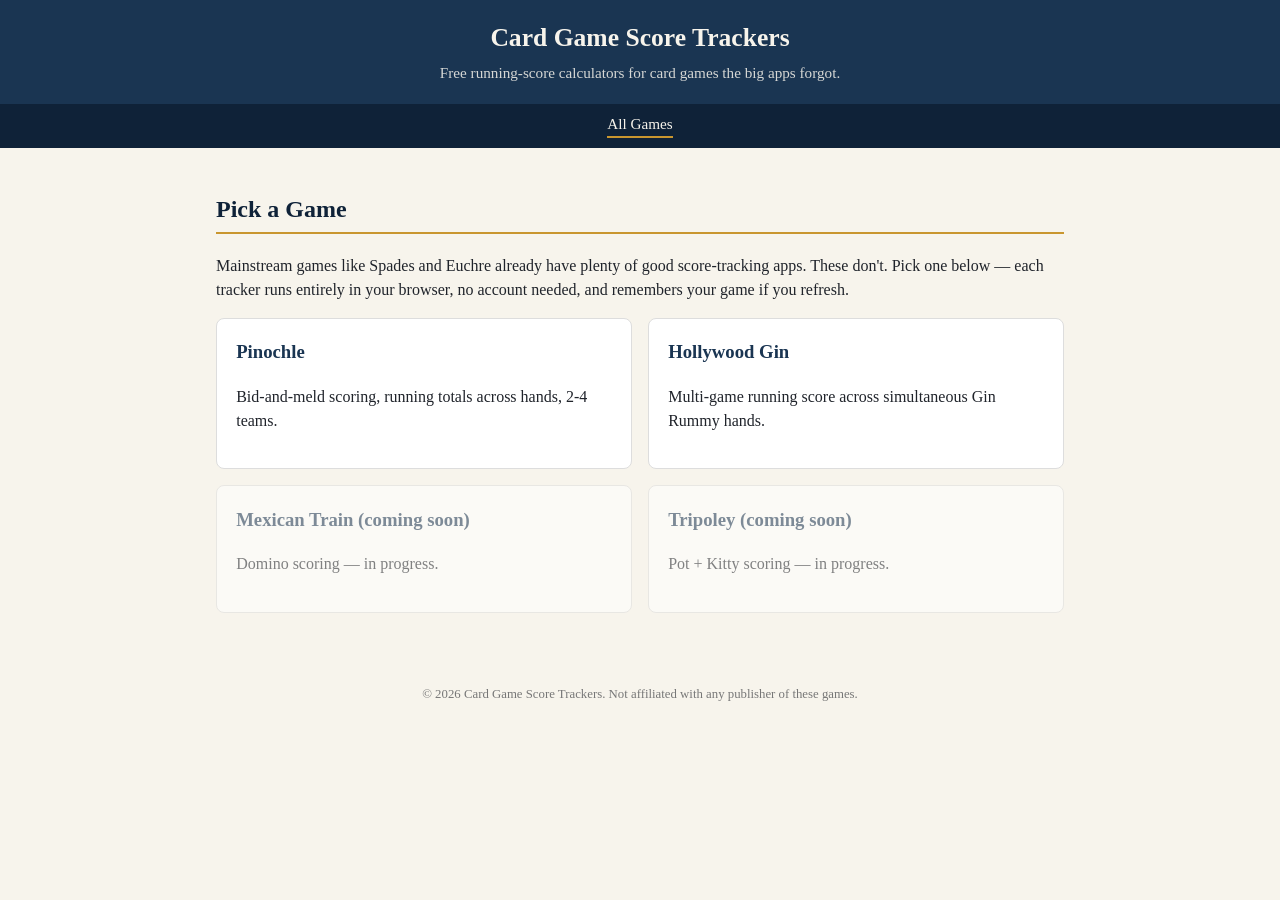
==== index.html @ ed83ee45 "Initial commit: Card Game Score Trackers (Pinochle, Hollywood Gin)" ====
<!doctype html>
<html lang="en">
<head>
<meta charset="utf-8">
<meta name="viewport" content="width=device-width, initial-scale=1">
<title>Card Game Score Trackers — Free Online Scorers for Pinochle, Hollywood Gin &amp; More</title>
<meta name="description" content="Free online score trackers for card games that don't get a good app: Pinochle, Hollywood Gin, and more underserved classics. No account, runs in your browser.">
<meta property="og:type" content="website">
<meta property="og:url" content="https://tonatihuai2026.github.io/card-game-scorer-network/">
<meta property="og:title" content="Card Game Score Trackers — Pinochle, Hollywood Gin &amp; More">
<meta property="og:description" content="Free online score trackers for card games that don't get a good app: Pinochle, Hollywood Gin, and more underserved classics.">
<meta name="twitter:card" content="summary">
<meta name="google-adsense-account" content="ca-pub-8781477226668093">
<script async src="https://pagead2.googlesyndication.com/pagead/js/adsbygoogle.js?client=ca-pub-8781477226668093" crossorigin="anonymous"></script>
<link rel="stylesheet" href="styles.css">
</head>
<body>
<header>
  <h1>Card Game Score Trackers</h1>
  <p>Free running-score calculators for card games the big apps forgot.</p>
</header>
<nav>
  <a href="index.html" class="active">All Games</a>
</nav>
<main>
  <h2>Pick a Game</h2>
  <p>Mainstream games like Spades and Euchre already have plenty of good score-tracking
  apps. These don't. Pick one below — each tracker runs entirely in your browser, no
  account needed, and remembers your game if you refresh.</p>

  <div class="game-grid">
    <a class="game-card" href="pinochle.html">
      <h3>Pinochle</h3>
      <p>Bid-and-meld scoring, running totals across hands, 2-4 teams.</p>
    </a>
    <a class="game-card" href="hollywood-gin.html">
      <h3>Hollywood Gin</h3>
      <p>Multi-game running score across simultaneous Gin Rummy hands.</p>
    </a>
    <div class="game-card coming-soon">
      <h3>Mexican Train (coming soon)</h3>
      <p>Domino scoring — in progress.</p>
    </div>
    <div class="game-card coming-soon">
      <h3>Tripoley (coming soon)</h3>
      <p>Pot + Kitty scoring — in progress.</p>
    </div>
  </div>
</main>
<footer>
  &copy; 2026 Card Game Score Trackers. Not affiliated with any publisher of these games.
</footer>
</body>
</html>
---- styles.css ----
:root {
  --navy: #1a3552;
  --navy-dark: #0f2238;
  --cream: #f7f4ec;
  --gold: #c9962f;
  --ink: #20242b;
}

* { box-sizing: border-box; }

body {
  margin: 0;
  font-family: Georgia, "Times New Roman", serif;
  background: var(--cream);
  color: var(--ink);
  line-height: 1.5;
}

header {
  background: var(--navy);
  color: var(--cream);
  padding: 1.2rem 1rem;
  text-align: center;
}

header h1 { margin: 0 0 .25rem; font-size: 1.6rem; }
header p { margin: 0; font-size: .95rem; opacity: .85; }

nav {
  display: flex;
  justify-content: center;
  flex-wrap: wrap;
  gap: 1.2rem;
  background: var(--navy-dark);
  padding: .6rem 1rem;
}

nav a { color: var(--cream); text-decoration: none; font-size: .95rem; border-bottom: 2px solid transparent; }
nav a:hover, nav a.active { border-bottom-color: var(--gold); }

main { max-width: 880px; margin: 0 auto; padding: 1.5rem 1rem 3rem; }

h2 { color: var(--navy-dark); border-bottom: 2px solid var(--gold); padding-bottom: .3rem; }

.teams { display: grid; grid-template-columns: 1fr 1fr; gap: 1rem; margin-bottom: 1.5rem; }
@media (max-width: 600px) { .teams { grid-template-columns: 1fr; } }

.team { background: #fff; border: 1px solid #ddd; border-radius: 8px; padding: 1rem; }
.team h3 { margin-top: 0; color: var(--navy); }

.team input[type="text"] {
  font-size: 1.1rem; font-weight: bold; border: none; border-bottom: 1px solid #ccc;
  background: transparent; width: 100%; margin-bottom: .75rem; font-family: inherit; color: var(--ink);
}

.round-row { display: flex; justify-content: space-between; align-items: center; margin-bottom: .5rem; }
.round-row label { flex: 1; font-size: .92rem; }
.round-row input[type="number"] { width: 5.5rem; padding: .3rem; border: 1px solid #ccc; border-radius: 4px; font-family: inherit; }

.score-total {
  margin-top: 1rem; padding-top: .75rem; border-top: 2px solid var(--gold);
  font-size: 1.3rem; font-weight: bold; text-align: right; color: var(--navy-dark);
}

.round-controls { display: flex; justify-content: center; gap: 1rem; margin: 1.5rem 0; flex-wrap: wrap; }

button {
  font-family: inherit; font-size: 1rem; padding: .6rem 1.2rem; border-radius: 6px;
  border: 1px solid var(--navy); background: var(--navy); color: var(--cream); cursor: pointer;
}
button.secondary { background: transparent; color: var(--navy); }
button:hover { opacity: .9; }

table.history { width: 100%; border-collapse: collapse; margin-top: 1rem; background: #fff; }
table.history th, table.history td { border: 1px solid #ddd; padding: .5rem; text-align: center; }
table.history th { background: var(--navy); color: var(--cream); }

.grand-totals { display: flex; justify-content: space-around; margin-top: 1rem; font-size: 1.4rem; font-weight: bold; flex-wrap: wrap; }

.variant-card {
  background: #fff; border: 1px solid #ddd; border-left: 4px solid var(--gold);
  border-radius: 4px; padding: .8rem 1rem; margin-bottom: 1rem;
}

.game-grid { display: grid; grid-template-columns: 1fr 1fr; gap: 1rem; margin-top: 1rem; }
@media (max-width: 600px) { .game-grid { grid-template-columns: 1fr; } }
.game-card {
  background: #fff; border: 1px solid #ddd; border-radius: 8px; padding: 1.2rem; text-decoration: none; color: var(--ink);
}
.game-card h3 { margin-top: 0; color: var(--navy); }
.game-card:hover { border-color: var(--gold); }
.game-card.coming-soon { opacity: .55; pointer-events: none; }

footer { text-align: center; font-size: .8rem; color: #777; padding: 1.5rem 1rem; }

@media print {
  header, nav, .round-controls, footer, .no-print { display: none !important; }
  body { background: #fff; }
}
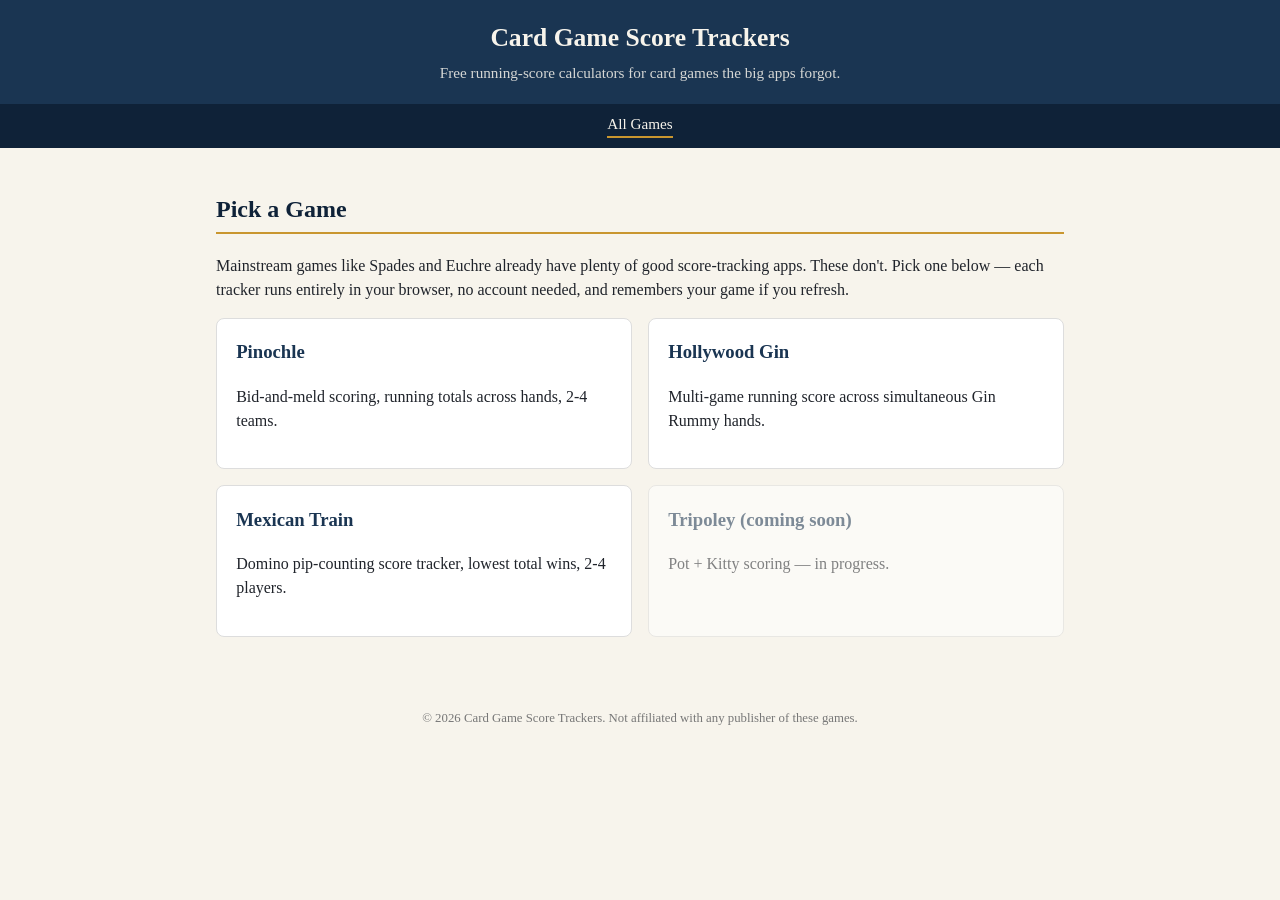
==== commit 9c8fa97e: "Add Mexican Train scorer, link from nav/index, update sitemap" ====
--- a/index.html
+++ b/index.html
@@ -37,10 +37,10 @@
       <h3>Hollywood Gin</h3>
       <p>Multi-game running score across simultaneous Gin Rummy hands.</p>
     </a>
-    <div class="game-card coming-soon">
-      <h3>Mexican Train (coming soon)</h3>
-      <p>Domino scoring — in progress.</p>
-    </div>
+    <a class="game-card" href="mexican-train.html">
+      <h3>Mexican Train</h3>
+      <p>Domino pip-counting score tracker, lowest total wins, 2-4 players.</p>
+    </a>
     <div class="game-card coming-soon">
       <h3>Tripoley (coming soon)</h3>
       <p>Pot + Kitty scoring — in progress.</p>
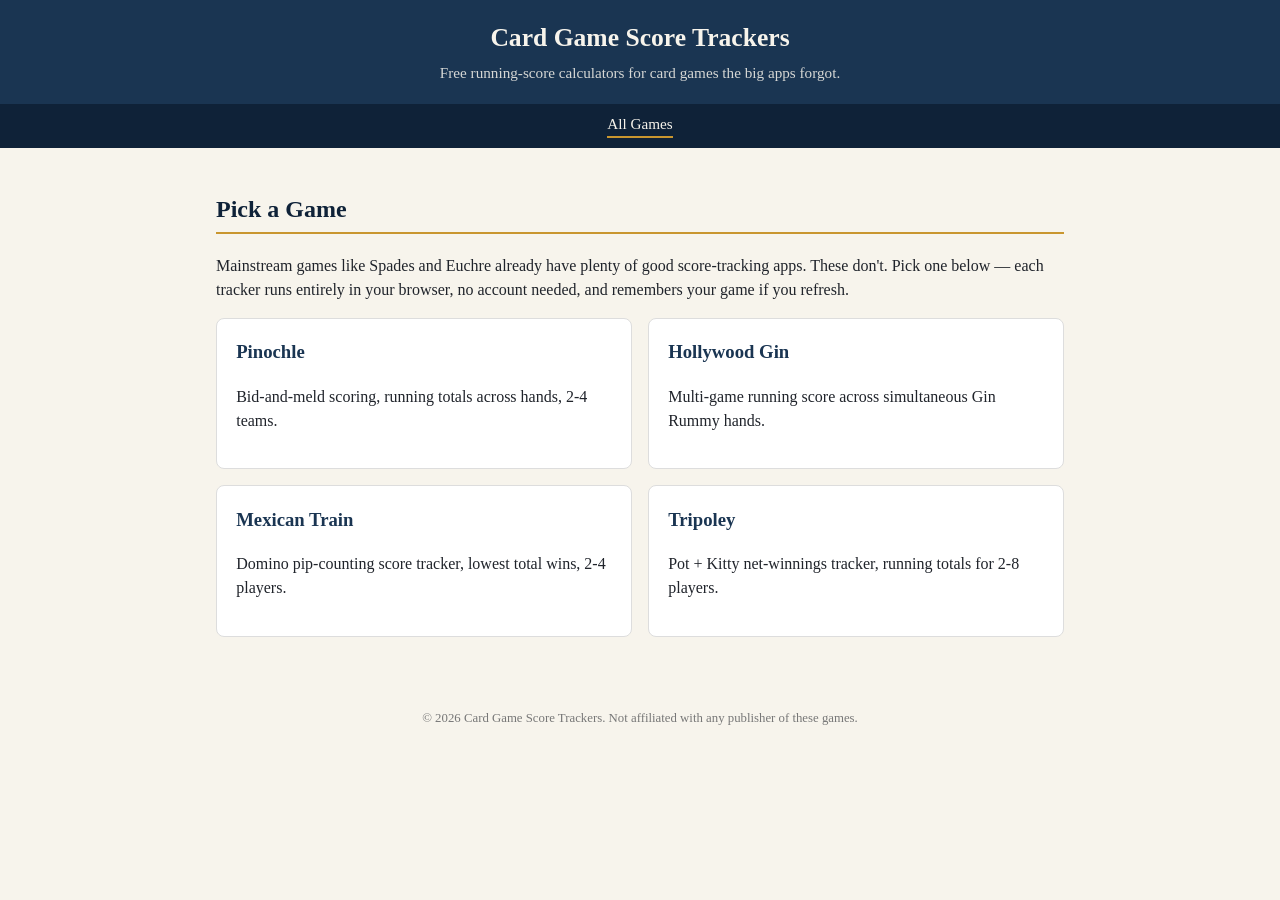
==== commit 744d8a66: "Add Tripoley scorer (4th and final planned game), link from nav/index, update sitemap" ====
--- a/index.html
+++ b/index.html
@@ -41,10 +41,10 @@
       <h3>Mexican Train</h3>
       <p>Domino pip-counting score tracker, lowest total wins, 2-4 players.</p>
     </a>
-    <div class="game-card coming-soon">
-      <h3>Tripoley (coming soon)</h3>
-      <p>Pot + Kitty scoring — in progress.</p>
-    </div>
+    <a class="game-card" href="tripoley.html">
+      <h3>Tripoley</h3>
+      <p>Pot + Kitty net-winnings tracker, running totals for 2-8 players.</p>
+    </a>
   </div>
 </main>
 <footer>
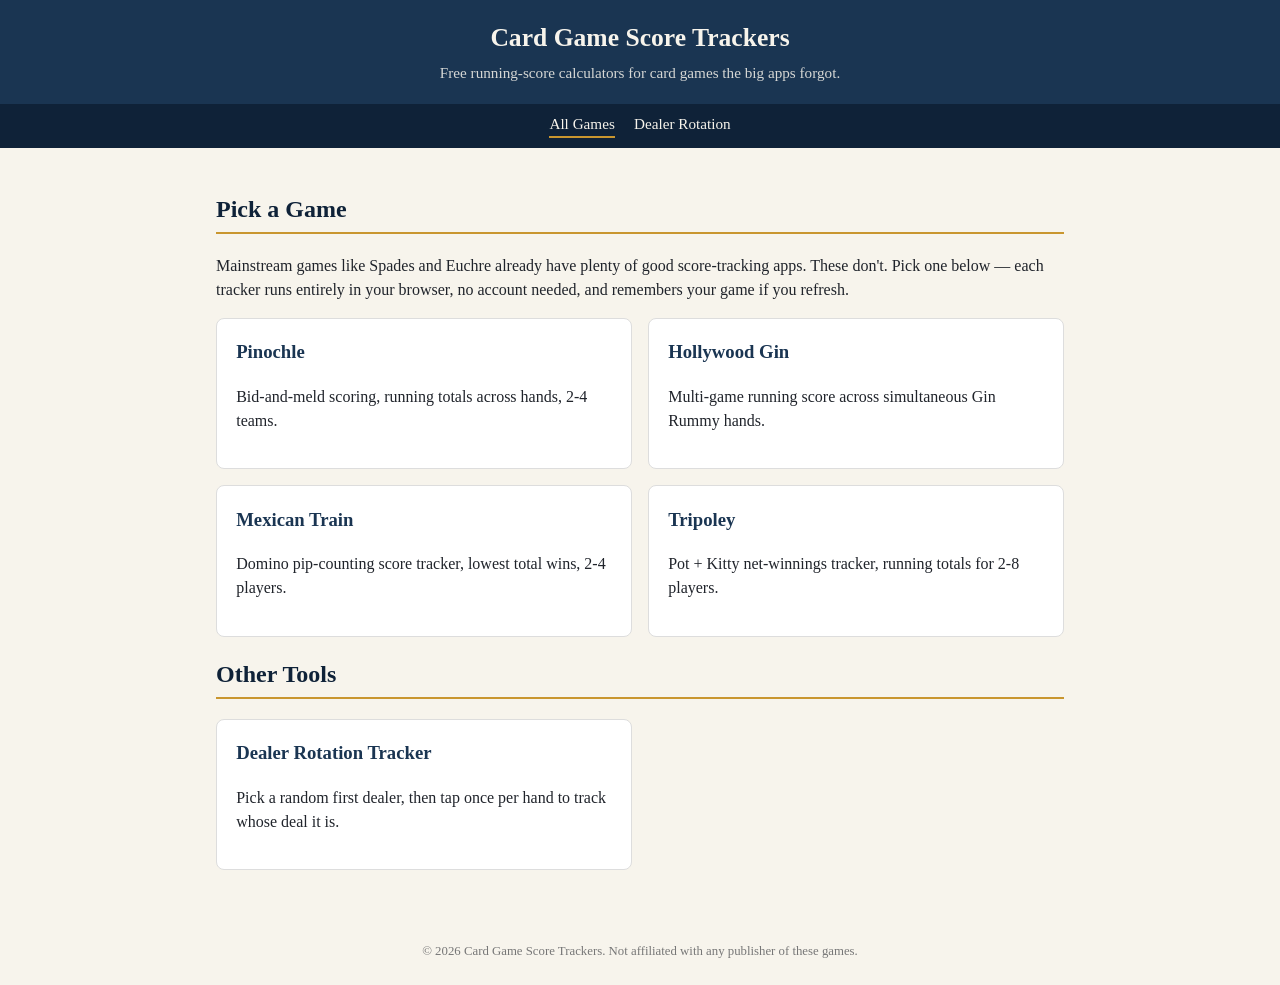
==== commit f58edaf0: "Add dealer-rotation/seat-randomizer bolt-on feature, linked from nav and index, updated sitemap" ====
--- a/index.html
+++ b/index.html
@@ -10,6 +10,7 @@
 <meta property="og:title" content="Card Game Score Trackers — Pinochle, Hollywood Gin &amp; More">
 <meta property="og:description" content="Free online score trackers for card games that don't get a good app: Pinochle, Hollywood Gin, and more underserved classics.">
 <meta name="twitter:card" content="summary">
+<meta name="google-site-verification" content="00EPOl2j6lxPJyEcT6muK9ndbSertQc6TBF4gq02QoQ" />
 <meta name="google-adsense-account" content="ca-pub-8781477226668093">
 <script async src="https://pagead2.googlesyndication.com/pagead/js/adsbygoogle.js?client=ca-pub-8781477226668093" crossorigin="anonymous"></script>
 <link rel="stylesheet" href="styles.css">
@@ -21,6 +22,7 @@
 </header>
 <nav>
   <a href="index.html" class="active">All Games</a>
+  <a href="dealer-rotation.html">Dealer Rotation</a>
 </nav>
 <main>
   <h2>Pick a Game</h2>
@@ -46,6 +48,14 @@
       <p>Pot + Kitty net-winnings tracker, running totals for 2-8 players.</p>
     </a>
   </div>
+
+  <h2>Other Tools</h2>
+  <div class="game-grid">
+    <a class="game-card" href="dealer-rotation.html">
+      <h3>Dealer Rotation Tracker</h3>
+      <p>Pick a random first dealer, then tap once per hand to track whose deal it is.</p>
+    </a>
+  </div>
 </main>
 <footer>
   &copy; 2026 Card Game Score Trackers. Not affiliated with any publisher of these games.
--- a/styles.css
+++ b/styles.css
@@ -47,6 +47,8 @@
 
 .team { background: #fff; border: 1px solid #ddd; border-radius: 8px; padding: 1rem; }
 .team h3 { margin-top: 0; color: var(--navy); }
+.team.active-dealer { border-color: var(--gold); border-width: 2px; box-shadow: 0 0 0 2px rgba(0,0,0,.03); }
+.team.active-dealer h3 { color: var(--gold); }
 
 .team input[type="text"] {
   font-size: 1.1rem; font-weight: bold; border: none; border-bottom: 1px solid #ccc;
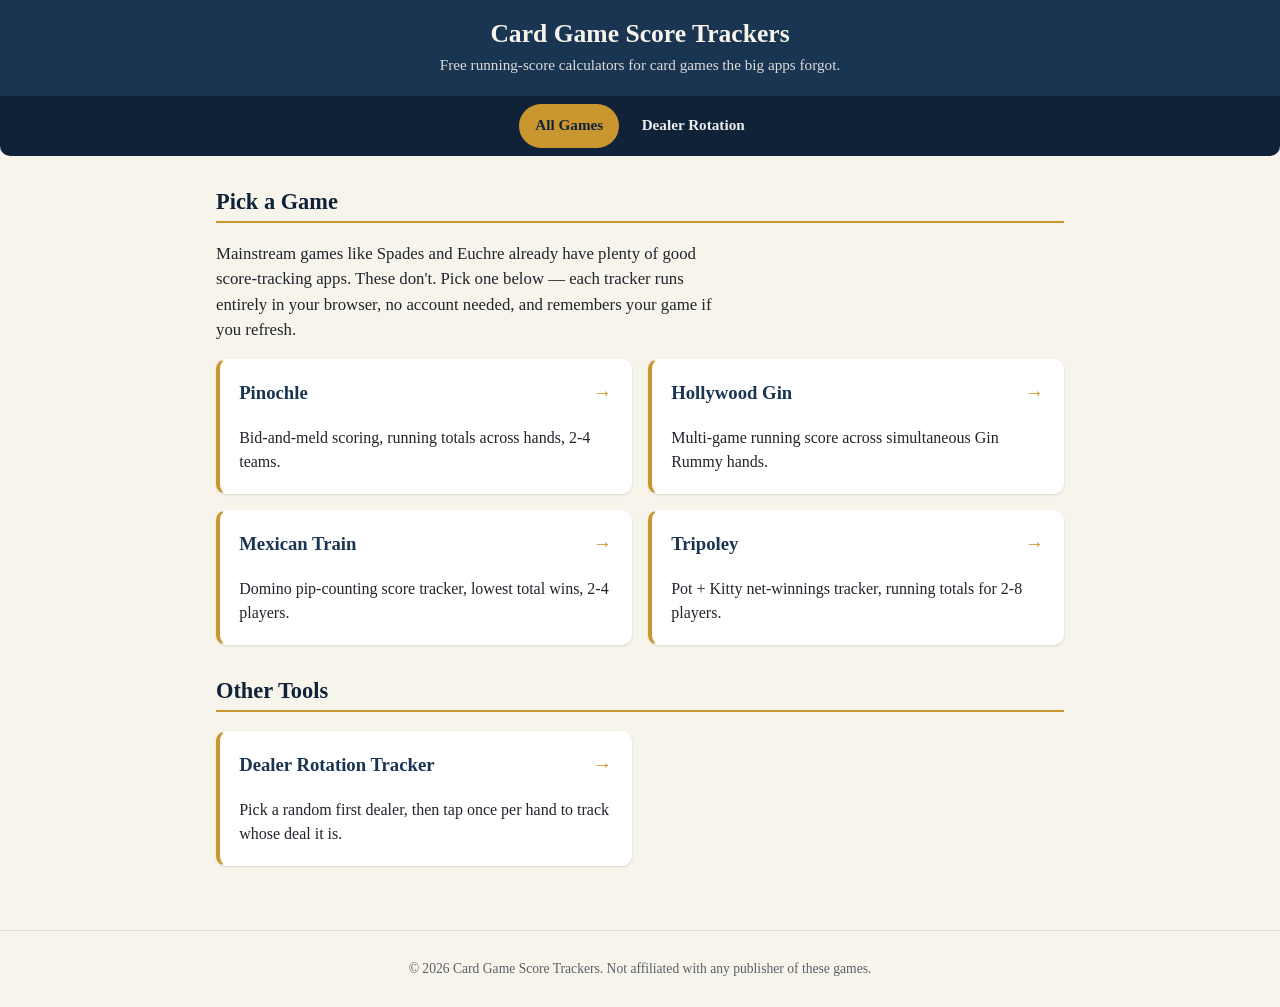
==== commit b11551a4: "UX/UI polish: style selects, fix contrast (AA), 44px tap targets, totals chips, empty-state hint, ca" ====
--- a/index.html
+++ b/index.html
@@ -26,9 +26,9 @@
 </nav>
 <main>
   <h2>Pick a Game</h2>
-  <p>Mainstream games like Spades and Euchre already have plenty of good score-tracking
-  apps. These don't. Pick one below — each tracker runs entirely in your browser, no
-  account needed, and remembers your game if you refresh.</p>
+  <p class="lead">Mainstream games like Spades and Euchre already have plenty of good
+  score-tracking apps. These don't. Pick one below — each tracker runs entirely in your
+  browser, no account needed, and remembers your game if you refresh.</p>
 
   <div class="game-grid">
     <a class="game-card" href="pinochle.html">
--- a/styles.css
+++ b/styles.css
@@ -4,6 +4,22 @@
   --cream: #f7f4ec;
   --gold: #c9962f;
   --ink: #20242b;
+
+  /* --- design-system adapter (added by the design-system refresh) --- */
+  --ds-primary: var(--navy);
+  --ds-primary-dark: var(--navy-dark);
+  --ds-surface: #ffffff;
+  --ds-bg: var(--cream);
+  --ds-ink: var(--ink);
+  --ds-accent: var(--gold);
+  --ds-radius: 10px;
+  --ds-shadow: 0 1px 3px rgba(0,0,0,.08), 0 1px 2px rgba(0,0,0,.06);
+  --ds-shadow-hover: 0 4px 10px rgba(0,0,0,.10), 0 2px 4px rgba(0,0,0,.08);
+
+  /* WCAG AA-compliant muted ink (>=4.5:1 on cream/white) */
+  --ds-muted: #5a5f66;
+  /* comfortable minimum touch target */
+  --ds-tap: 44px;
 }
 
 * { box-sizing: border-box; }
@@ -23,41 +39,122 @@
   text-align: center;
 }
 
-header h1 { margin: 0 0 .25rem; font-size: 1.6rem; }
-header p { margin: 0; font-size: .95rem; opacity: .85; }
+header h1 { margin: 0 0 .25rem; font-size: 1.6rem; line-height: 1.2; }
+header p { margin: 0; font-size: .95rem; color: color-mix(in srgb, var(--cream) 88%, transparent); }
 
 nav {
   display: flex;
   justify-content: center;
   flex-wrap: wrap;
-  gap: 1.2rem;
-  background: var(--navy-dark);
+  gap: .4rem;
+  background: var(--ds-primary-dark, var(--navy-dark));
+  padding: .5rem .75rem;
+  border-radius: 0 0 var(--ds-radius, 10px) var(--ds-radius, 10px);
+}
+
+nav a {
+  color: var(--ds-surface, var(--cream));
+  text-decoration: none;
+  font-size: .95rem;
+  font-weight: 600;
   padding: .6rem 1rem;
-}
-
-nav a { color: var(--cream); text-decoration: none; font-size: .95rem; border-bottom: 2px solid transparent; }
-nav a:hover, nav a.active { border-bottom-color: var(--gold); }
+  border-radius: 999px;
+  display: inline-flex;
+  align-items: center;
+  min-height: var(--ds-tap, 44px);
+  opacity: .92;
+  transition: background .15s ease, opacity .15s ease, transform .08s ease;
+}
+nav a:hover {
+  opacity: 1;
+  background: color-mix(in srgb, var(--ds-surface, #fff) 12%, transparent);
+}
+nav a.active {
+  opacity: 1;
+  background: var(--ds-accent);
+  color: var(--ds-primary-dark, var(--navy-dark));
+}
+nav a:focus-visible {
+  outline: 2px solid var(--ds-accent);
+  outline-offset: 2px;
+}
 
 main { max-width: 880px; margin: 0 auto; padding: 1.5rem 1rem 3rem; }
 
-h2 { color: var(--navy-dark); border-bottom: 2px solid var(--gold); padding-bottom: .3rem; }
+h2 {
+  color: var(--navy-dark); border-bottom: 2px solid var(--gold);
+  padding-bottom: .3rem; font-size: 1.4rem; line-height: 1.25;
+  margin-top: 2rem;
+}
+main > h2:first-of-type, main > p:first-of-type { margin-top: .5rem; }
+
+/* Shared muted helper text (AA-compliant, replaces inline color:#777) */
+.help { font-size: .88rem; color: var(--ds-muted, #5a5f66); line-height: 1.55; }
+
+/* Intro / lead paragraph for scannable hub pages */
+.lead { font-size: 1.05rem; color: var(--ds-ink); max-width: 60ch; }
 
 .teams { display: grid; grid-template-columns: 1fr 1fr; gap: 1rem; margin-bottom: 1.5rem; }
 @media (max-width: 600px) { .teams { grid-template-columns: 1fr; } }
 
-.team { background: #fff; border: 1px solid #ddd; border-radius: 8px; padding: 1rem; }
-.team h3 { margin-top: 0; color: var(--navy); }
+.team {
+  background: var(--ds-surface, #fff);
+  border: 1px solid transparent;
+  border-radius: var(--ds-radius, 10px);
+  box-shadow: var(--ds-shadow, 0 1px 3px rgba(0,0,0,.08));
+  padding: 1.1rem;
+  transition: box-shadow .15s ease, transform .08s ease;
+}
+.team:hover {
+  box-shadow: var(--ds-shadow-hover, 0 4px 10px rgba(0,0,0,.10));
+  transform: translateY(-2px);
+}
+.team h3 { margin-top: 0; color: var(--ds-primary, var(--navy)); }
 .team.active-dealer { border-color: var(--gold); border-width: 2px; box-shadow: 0 0 0 2px rgba(0,0,0,.03); }
 .team.active-dealer h3 { color: var(--gold); }
 
 .team input[type="text"] {
-  font-size: 1.1rem; font-weight: bold; border: none; border-bottom: 1px solid #ccc;
+  font-size: 1.1rem; font-weight: bold; border: none;
+  border-bottom: 1.5px solid color-mix(in srgb, var(--ds-ink) 18%, transparent);
   background: transparent; width: 100%; margin-bottom: .75rem; font-family: inherit; color: var(--ink);
-}
-
-.round-row { display: flex; justify-content: space-between; align-items: center; margin-bottom: .5rem; }
+  padding: .3rem 0; transition: border-color .15s ease;
+}
+.team input[type="text"]:focus { outline: none; border-bottom-color: var(--ds-primary); }
+
+.round-row { display: flex; justify-content: space-between; align-items: center; gap: .75rem; margin-bottom: .6rem; }
 .round-row label { flex: 1; font-size: .92rem; }
-.round-row input[type="number"] { width: 5.5rem; padding: .3rem; border: 1px solid #ccc; border-radius: 4px; font-family: inherit; }
+.round-row input[type="number"] {
+  width: 5.5rem; text-align: right; padding: .6rem .7rem; min-height: var(--ds-tap, 44px);
+  font-size: 1.05rem;
+  border: 1.5px solid color-mix(in srgb, var(--ds-ink) 18%, transparent);
+  border-radius: calc(var(--ds-radius, 10px) * .5);
+  background: var(--ds-surface, #fff); color: var(--ds-ink); font-family: inherit;
+  transition: border-color .15s ease, box-shadow .15s ease;
+}
+
+/* Number-of-players / teams selector and its label */
+.round-controls label { font-size: .95rem; font-weight: 600; color: var(--ds-ink); }
+select {
+  font-family: inherit; font-size: 1rem; color: var(--ds-ink);
+  padding: .55rem 2.2rem .55rem .8rem; min-height: var(--ds-tap, 44px);
+  border: 1.5px solid color-mix(in srgb, var(--ds-ink) 22%, transparent);
+  border-radius: calc(var(--ds-radius, 10px) * .5);
+  background-color: var(--ds-surface, #fff); cursor: pointer;
+  -webkit-appearance: none; -moz-appearance: none; appearance: none;
+  background-image: url("data:image/svg+xml,%3Csvg xmlns='http://www.w3.org/2000/svg' width='12' height='8' viewBox='0 0 12 8'%3E%3Cpath fill='%231a3552' d='M1 1l5 5 5-5'/%3E%3C/svg%3E");
+  background-repeat: no-repeat; background-position: right .8rem center;
+  transition: border-color .15s ease, box-shadow .15s ease;
+}
+select:hover { border-color: color-mix(in srgb, var(--ds-ink) 38%, transparent); }
+select:focus-visible {
+  outline: none; border-color: var(--ds-primary);
+  box-shadow: 0 0 0 3px color-mix(in srgb, var(--ds-primary) 18%, transparent);
+}
+.round-row input[type="number"]:hover { border-color: color-mix(in srgb, var(--ds-ink) 32%, transparent); }
+.round-row input[type="number"]:focus {
+  outline: none; border-color: var(--ds-primary);
+  box-shadow: 0 0 0 3px color-mix(in srgb, var(--ds-primary) 18%, transparent);
+}
 
 .score-total {
   margin-top: 1rem; padding-top: .75rem; border-top: 2px solid var(--gold);
@@ -67,33 +164,84 @@
 .round-controls { display: flex; justify-content: center; gap: 1rem; margin: 1.5rem 0; flex-wrap: wrap; }
 
 button {
-  font-family: inherit; font-size: 1rem; padding: .6rem 1.2rem; border-radius: 6px;
-  border: 1px solid var(--navy); background: var(--navy); color: var(--cream); cursor: pointer;
-}
-button.secondary { background: transparent; color: var(--navy); }
-button:hover { opacity: .9; }
-
-table.history { width: 100%; border-collapse: collapse; margin-top: 1rem; background: #fff; }
-table.history th, table.history td { border: 1px solid #ddd; padding: .5rem; text-align: center; }
-table.history th { background: var(--navy); color: var(--cream); }
-
-.grand-totals { display: flex; justify-content: space-around; margin-top: 1rem; font-size: 1.4rem; font-weight: bold; flex-wrap: wrap; }
+  font-family: inherit; font-size: 1rem; font-weight: 600; padding: .7rem 1.3rem;
+  min-height: var(--ds-tap, 44px);
+  border-radius: var(--ds-radius, 10px); border: 1px solid transparent;
+  background: var(--ds-primary, var(--navy)); color: var(--ds-surface, var(--cream));
+  cursor: pointer; box-shadow: var(--ds-shadow, 0 1px 3px rgba(0,0,0,.08));
+  transition: transform .08s ease, box-shadow .15s ease, opacity .15s ease;
+}
+button:hover {
+  box-shadow: var(--ds-shadow-hover, 0 4px 10px rgba(0,0,0,.1));
+  transform: translateY(-1px);
+}
+button:active { transform: translateY(0); opacity: .92; }
+button.secondary {
+  background: transparent; color: var(--ds-primary, var(--navy));
+  border-color: var(--ds-primary, var(--navy)); box-shadow: none;
+}
+button.secondary:hover { background: color-mix(in srgb, var(--ds-primary) 8%, transparent); box-shadow: none; }
+button:focus-visible { outline: 2px solid var(--ds-accent); outline-offset: 2px; }
+
+table.history {
+  width: 100%; border-collapse: collapse; margin-top: 1rem;
+  background: var(--ds-surface, #fff); border-radius: var(--ds-radius, 10px);
+  overflow: hidden; box-shadow: var(--ds-shadow, 0 1px 3px rgba(0,0,0,.08));
+}
+table.history th, table.history td {
+  border: 1px solid color-mix(in srgb, var(--ds-ink) 12%, transparent);
+  padding: .55rem; text-align: center;
+}
+table.history th { background: var(--navy); color: var(--cream); font-size: .95rem; }
+table.history tbody tr:nth-child(even) { background: color-mix(in srgb, var(--ds-bg) 55%, #fff); }
+
+.grand-totals { display: flex; justify-content: center; gap: .75rem; margin-top: 1rem; flex-wrap: wrap; }
+.grand-totals span {
+  display: inline-block; font-size: 1.25rem; font-weight: bold;
+  background: var(--ds-surface, #fff); color: var(--ds-primary-dark, var(--navy-dark));
+  border: 1px solid color-mix(in srgb, var(--ds-ink) 12%, transparent);
+  border-top: 3px solid var(--ds-accent);
+  border-radius: var(--ds-radius, 10px); padding: .6rem 1.1rem;
+  box-shadow: var(--ds-shadow, 0 1px 3px rgba(0,0,0,.08));
+}
 
 .variant-card {
-  background: #fff; border: 1px solid #ddd; border-left: 4px solid var(--gold);
-  border-radius: 4px; padding: .8rem 1rem; margin-bottom: 1rem;
+  background: var(--ds-surface, #fff); border: 1px solid transparent;
+  border-left: 4px solid var(--ds-accent); border-radius: var(--ds-radius, 10px);
+  box-shadow: var(--ds-shadow, 0 1px 3px rgba(0,0,0,.08));
+  padding: .8rem 1rem; margin-bottom: 1rem;
 }
 
 .game-grid { display: grid; grid-template-columns: 1fr 1fr; gap: 1rem; margin-top: 1rem; }
 @media (max-width: 600px) { .game-grid { grid-template-columns: 1fr; } }
 .game-card {
-  background: #fff; border: 1px solid #ddd; border-radius: 8px; padding: 1.2rem; text-decoration: none; color: var(--ink);
-}
-.game-card h3 { margin-top: 0; color: var(--navy); }
-.game-card:hover { border-color: var(--gold); }
+  background: var(--ds-surface, #fff); border: 1px solid transparent;
+  border-radius: var(--ds-radius, 10px); box-shadow: var(--ds-shadow, 0 1px 3px rgba(0,0,0,.08));
+  padding: 1.2rem; text-decoration: none; color: var(--ink);
+  transition: box-shadow .15s ease, transform .08s ease;
+}
+.game-card { position: relative; border-left: 4px solid var(--ds-accent); }
+.game-card h3 {
+  margin-top: 0; margin-right: 1.5rem; color: var(--ds-primary, var(--navy));
+}
+.game-card p { margin-bottom: 0; }
+.game-card::after {
+  content: "\2192"; position: absolute; top: 1.2rem; right: 1.2rem;
+  color: var(--ds-accent); font-weight: bold; font-size: 1.2rem;
+  transition: transform .15s ease;
+}
+.game-card:hover {
+  box-shadow: var(--ds-shadow-hover, 0 4px 10px rgba(0,0,0,.10));
+  transform: translateY(-2px);
+}
+.game-card:hover::after { transform: translateX(3px); }
 .game-card.coming-soon { opacity: .55; pointer-events: none; }
 
-footer { text-align: center; font-size: .8rem; color: #777; padding: 1.5rem 1rem; }
+footer {
+  text-align: center; font-size: .85rem; color: var(--ds-muted, #5a5f66);
+  padding: 1.75rem 1rem; margin-top: 1rem;
+  border-top: 1px solid color-mix(in srgb, var(--ds-ink) 10%, transparent);
+}
 
 @media print {
   header, nav, .round-controls, footer, .no-print { display: none !important; }
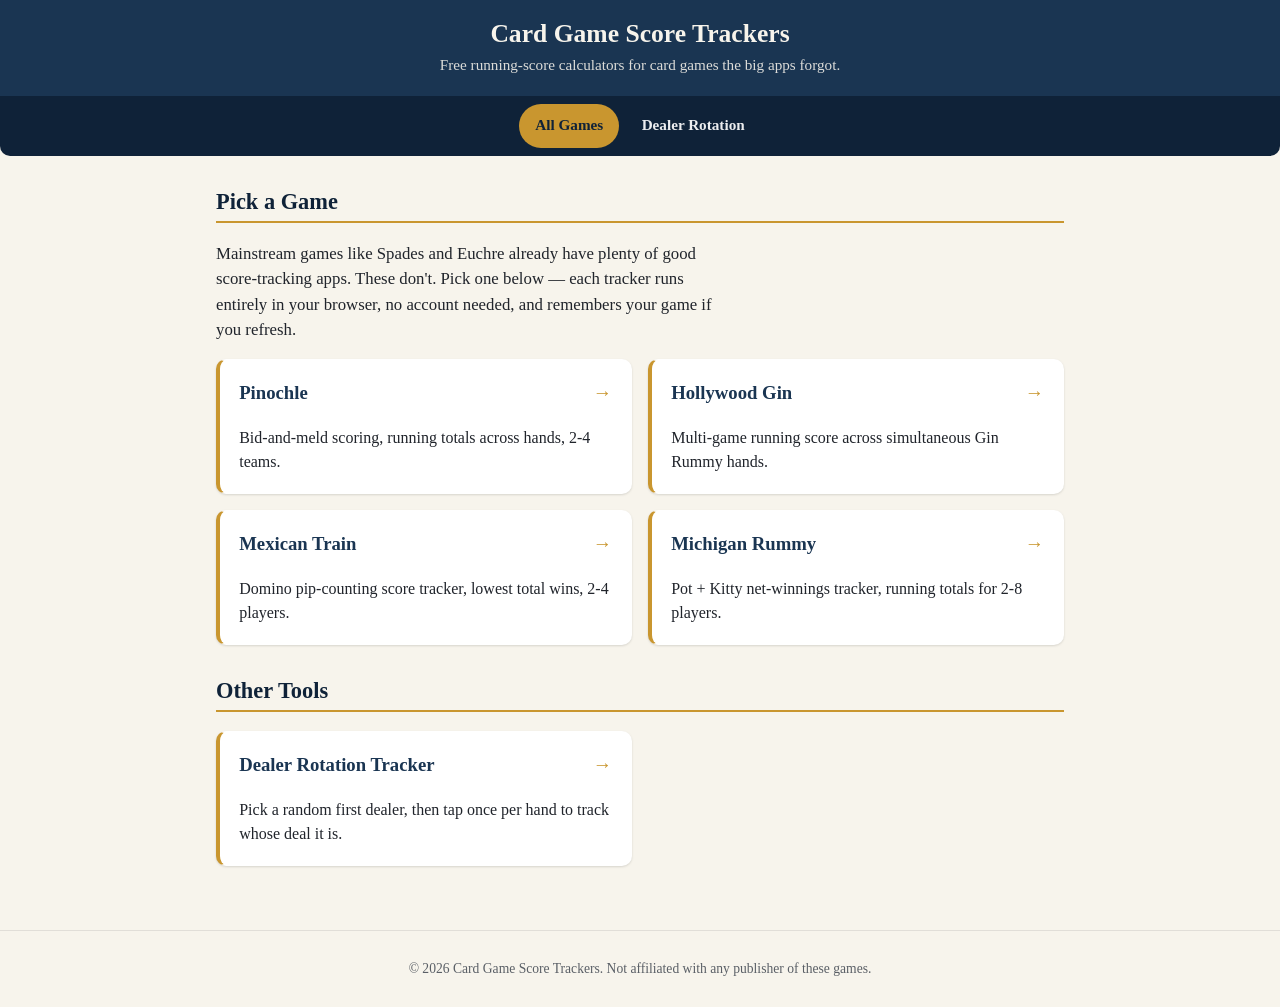
==== commit d002b433: "Rebrand visible 'Tripoley' (Cadaco trademark) -> 'Michigan Rummy' (the public-domain game it's based" ====
--- a/index.html
+++ b/index.html
@@ -14,6 +14,7 @@
 <meta name="google-adsense-account" content="ca-pub-8781477226668093">
 <script async src="https://pagead2.googlesyndication.com/pagead/js/adsbygoogle.js?client=ca-pub-8781477226668093" crossorigin="anonymous"></script>
 <link rel="stylesheet" href="styles.css">
+<!-- Cloudflare Web Analytics --><script defer src="https://static.cloudflareinsights.com/beacon.min.js" data-cf-beacon='{"token": "37e136ad11054bb6b59179378878a5d6"}'></script><!-- End Cloudflare Web Analytics -->
 </head>
 <body>
 <header>
@@ -44,7 +45,7 @@
       <p>Domino pip-counting score tracker, lowest total wins, 2-4 players.</p>
     </a>
     <a class="game-card" href="tripoley.html">
-      <h3>Tripoley</h3>
+      <h3>Michigan Rummy</h3>
       <p>Pot + Kitty net-winnings tracker, running totals for 2-8 players.</p>
     </a>
   </div>
